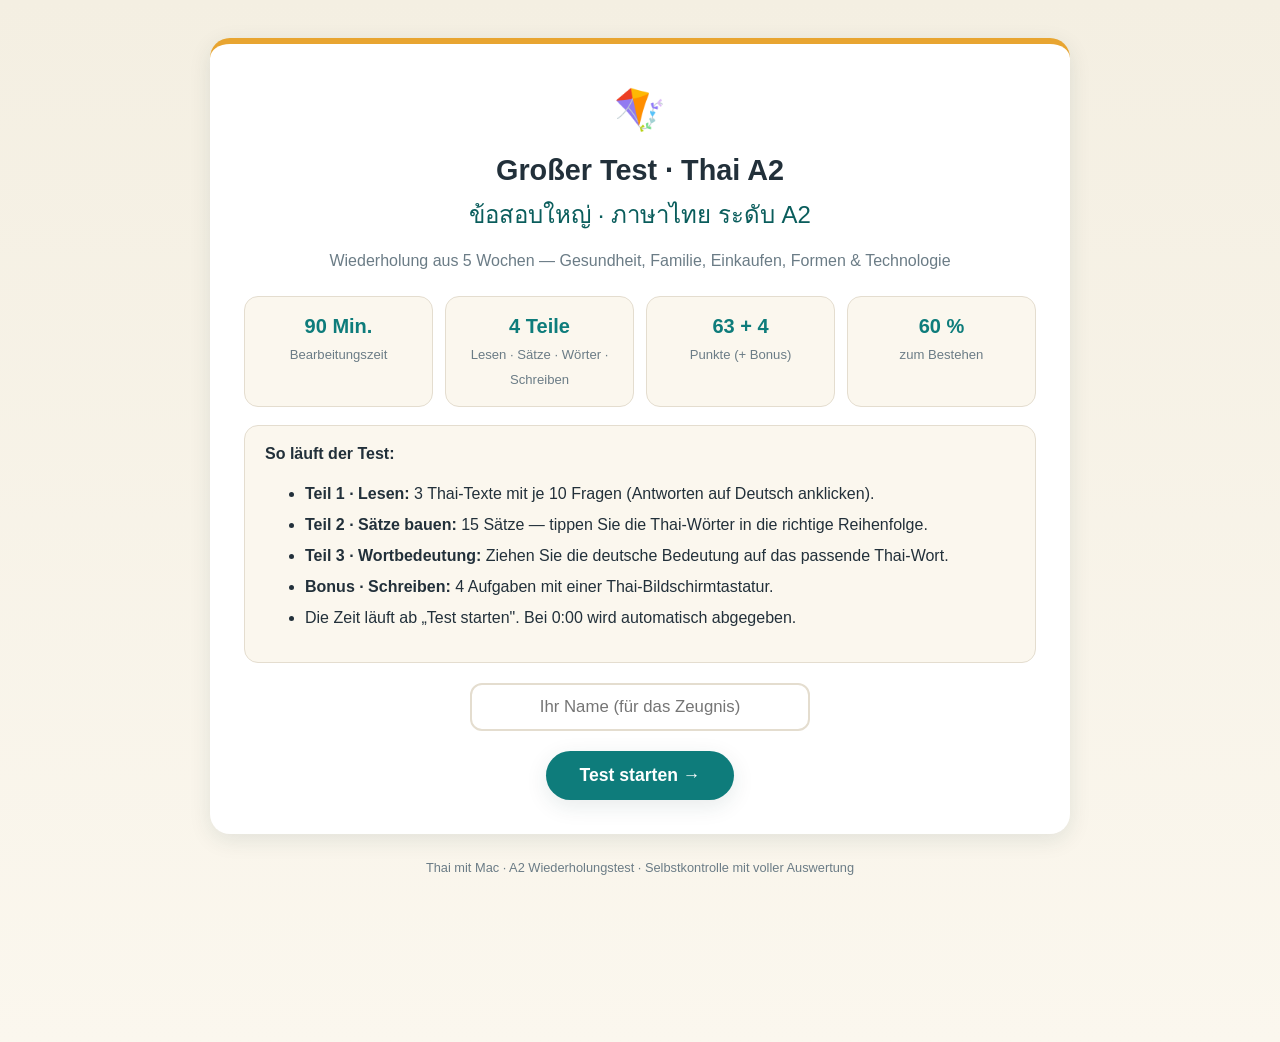
==== Thai_A2_Grosser_Test.html @ f4d822bf "Initial project upload" ====
<!DOCTYPE html>
<html lang="de">
<head>
<meta charset="UTF-8">
<meta name="viewport" content="width=device-width, initial-scale=1.0">
<title>Thai mit Mac — Großer Test (A2)</title>
<style>
  :root{
    --teal:#0e7c7b; --teal-dark:#0a5d5c; --gold:#e8a531; --gold-dark:#c9871a;
    --cream:#fbf7ee; --ink:#22303a; --muted:#6b7c86; --line:#e4ddcf;
    --green:#2f9e57; --green-bg:#e7f6ec; --red:#d64545; --red-bg:#fceaea;
    --card:#ffffff; --shadow:0 6px 22px rgba(20,60,60,.10);
  }
  *{box-sizing:border-box}
  html,body{margin:0;padding:0}
  body{
    font-family:-apple-system,BlinkMacSystemFont,"Segoe UI",Roboto,"Noto Sans Thai",sans-serif;
    background:linear-gradient(180deg,#f4efe2 0%,#fbf7ee 100%);
    color:var(--ink); line-height:1.55; padding-bottom:80px;
  }
  .thai{font-family:"Noto Sans Thai","Leelawadee UI","Thonburi",sans-serif;}
  .wrap{max-width:860px;margin:0 auto;padding:0 18px;}

  /* ---------- Top bar ---------- */
  #topbar{position:sticky;top:0;z-index:40;background:var(--teal);color:#fff;
    box-shadow:0 2px 12px rgba(0,0,0,.15);display:none;}
  #topbar .inner{max-width:860px;margin:0 auto;padding:10px 18px;display:flex;
    align-items:center;gap:14px;flex-wrap:wrap;}
  #topbar .brand{font-weight:700;letter-spacing:.3px}
  #timer{font-variant-numeric:tabular-nums;font-weight:700;background:rgba(255,255,255,.16);
    padding:5px 12px;border-radius:20px;font-size:1.05rem}
  #timer.warn{background:var(--gold);color:#3a2a00}
  #timer.danger{background:var(--red);animation:pulse 1s infinite}
  @keyframes pulse{50%{opacity:.55}}
  .progwrap{flex:1;min-width:120px;height:9px;background:rgba(255,255,255,.25);border-radius:6px;overflow:hidden}
  .progbar{height:100%;width:0;background:var(--gold);transition:width .3s}
  #submitTop{margin-left:auto;background:var(--gold);color:#3a2a00;border:none;font-weight:700;
    padding:8px 16px;border-radius:22px;cursor:pointer;font-size:.9rem}
  #submitTop:hover{background:var(--gold-dark);color:#fff}

  /* ---------- Start screen ---------- */
  #start{padding:38px 0 60px}
  .hero{background:var(--card);border-radius:20px;box-shadow:var(--shadow);
    padding:34px;border-top:6px solid var(--gold);text-align:center}
  .hero .kite{font-size:2.6rem}
  h1{margin:.2em 0 .1em;font-size:1.8rem}
  .hero .th{font-size:1.5rem;color:var(--teal-dark);margin-bottom:.4em}
  .sub{color:var(--muted);margin-bottom:1.4em}
  .infogrid{display:grid;grid-template-columns:repeat(auto-fit,minmax(150px,1fr));gap:12px;margin:18px 0}
  .infocard{background:var(--cream);border:1px solid var(--line);border-radius:14px;padding:14px}
  .infocard b{display:block;font-size:1.25rem;color:var(--teal)}
  .infocard span{font-size:.82rem;color:var(--muted)}
  .rules{text-align:left;background:var(--cream);border-radius:14px;padding:16px 20px;margin:16px 0;border:1px solid var(--line)}
  .rules li{margin:6px 0}
  .namebox{margin:20px 0}
  .namebox input{font-size:1.05rem;padding:12px 16px;border:2px solid var(--line);border-radius:12px;
    width:100%;max-width:340px;text-align:center;font-family:inherit}
  .namebox input:focus{outline:none;border-color:var(--teal)}
  .btn{background:var(--teal);color:#fff;border:none;padding:14px 34px;border-radius:30px;
    font-size:1.1rem;font-weight:700;cursor:pointer;box-shadow:var(--shadow);transition:transform .1s}
  .btn:hover{background:var(--teal-dark)} .btn:active{transform:scale(.97)}
  .btn.gold{background:var(--gold);color:#3a2a00}.btn.gold:hover{background:var(--gold-dark);color:#fff}

  /* ---------- Sections ---------- */
  #test{display:none;padding-top:26px}
  .part{background:var(--card);border-radius:18px;box-shadow:var(--shadow);margin:22px 0;overflow:hidden}
  .part-head{background:linear-gradient(120deg,var(--teal),var(--teal-dark));color:#fff;padding:16px 22px}
  .part-head .tag{font-size:.78rem;letter-spacing:1.5px;text-transform:uppercase;opacity:.85}
  .part-head h2{margin:2px 0 0;font-size:1.35rem}
  .part-head .desc{font-size:.9rem;opacity:.92;margin-top:3px}
  .part-body{padding:20px 22px}

  .passage{background:var(--cream);border-left:5px solid var(--gold);border-radius:10px;
    padding:16px 18px;margin-bottom:18px}
  .passage .ptitle{font-weight:700;color:var(--teal-dark);margin-bottom:8px}
  .passage .ptext{font-size:1.28rem;line-height:2.05}

  .q{padding:14px 0;border-bottom:1px dashed var(--line)}
  .q:last-child{border-bottom:none}
  .q .qtext{font-weight:600;margin-bottom:9px}
  .q .qtext .num{display:inline-block;min-width:26px;height:26px;line-height:26px;text-align:center;
    background:var(--teal);color:#fff;border-radius:50%;font-size:.82rem;margin-right:8px}
  .opts{display:grid;grid-template-columns:1fr 1fr;gap:8px}
  @media(max-width:520px){.opts{grid-template-columns:1fr}}
  .opt{display:flex;align-items:center;gap:10px;padding:10px 14px;border:2px solid var(--line);
    border-radius:12px;cursor:pointer;background:#fff;transition:.12s}
  .opt:hover{border-color:var(--teal);background:#f3fbfa}
  .opt.sel{border-color:var(--teal);background:#e6f5f4}
  .opt .mk{width:20px;height:20px;border:2px solid var(--muted);border-radius:50%;flex:none}
  .opt.sel .mk{border-color:var(--teal);background:var(--teal);box-shadow:inset 0 0 0 3px #fff}
  .opt.correct{border-color:var(--green);background:var(--green-bg)}
  .opt.wrong{border-color:var(--red);background:var(--red-bg)}
  .opt .badge{margin-left:auto;font-size:.8rem;font-weight:700}
  .opt.correct .badge{color:var(--green)} .opt.wrong .badge{color:var(--red)}

  /* ---------- Sentence building ---------- */
  .sent{padding:14px 0;border-bottom:1px dashed var(--line)}
  .sent:last-child{border-bottom:none}
  .sent .hint{font-size:.92rem;color:var(--muted);margin-bottom:8px}
  .sent .hint b{color:var(--ink)}
  .answline{min-height:52px;border:2px dashed var(--teal);border-radius:12px;background:#f3fbfa;
    padding:8px;display:flex;flex-wrap:wrap;gap:8px;align-items:center;margin-bottom:8px}
  .answline:empty::before{content:"⬇ Tippen Sie unten die Wörter in der richtigen Reihenfolge an";
    color:var(--muted);font-size:.85rem;padding:6px}
  .bank{display:flex;flex-wrap:wrap;gap:8px}
  .tile{font-family:"Noto Sans Thai",sans-serif;font-size:1.15rem;background:#fff;border:2px solid var(--gold);
    color:var(--ink);padding:7px 14px;border-radius:12px;cursor:pointer;user-select:none;transition:.1s;box-shadow:0 2px 0 var(--gold-dark)}
  .tile:hover{background:#fff6e6} .tile:active{transform:translateY(2px);box-shadow:none}
  .tile.placed{background:var(--teal);color:#fff;border-color:var(--teal-dark);box-shadow:0 2px 0 var(--teal-dark)}
  .sent .verdict{font-weight:700;margin-top:6px;display:none}
  .sent .solution{font-size:1.05rem;color:var(--teal-dark);margin-top:4px;display:none}

  /* ---------- Matching ---------- */
  .mset{margin-bottom:22px}
  .mset h4{margin:0 0 10px;color:var(--teal-dark)}
  .mgrid{display:grid;gap:10px}
  .mrow{display:flex;align-items:center;gap:12px}
  .mword{flex:none;min-width:150px;font-size:1.3rem;font-family:"Noto Sans Thai",sans-serif;
    background:var(--cream);border:1px solid var(--line);border-radius:10px;padding:10px 14px}
  .slot{flex:1;min-height:46px;border:2px dashed var(--muted);border-radius:10px;display:flex;
    align-items:center;justify-content:center;padding:4px;color:var(--muted);font-size:.85rem;transition:.12s}
  .slot.over{border-color:var(--teal);background:#eafaf9}
  .slot.filled{border-style:solid;color:var(--ink)}
  .slot.correct{border-color:var(--green);background:var(--green-bg)}
  .slot.wrong{border-color:var(--red);background:var(--red-bg)}
  .pool{display:flex;flex-wrap:wrap;gap:9px;margin-top:12px;padding:12px;background:var(--cream);
    border-radius:12px;border:1px dashed var(--line)}
  .pool:empty::before{content:"Alle Wörter zugeordnet ✔";color:var(--muted);font-size:.85rem}
  .chip{background:#fff;border:2px solid var(--teal);color:var(--teal-dark);font-weight:600;
    padding:8px 14px;border-radius:20px;cursor:grab;user-select:none;transition:.1s}
  .chip:hover{background:#eafaf9} .chip.sel{background:var(--teal);color:#fff;transform:scale(1.05)}
  .chip.dragging{opacity:.5}
  .mhelp{font-size:.85rem;color:var(--muted);margin-bottom:6px}

  /* ---------- Writing + keyboard ---------- */
  .write{padding:12px 0;border-bottom:1px dashed var(--line)}
  .write:last-of-type{border-bottom:none}
  .write .wp{font-weight:600;margin-bottom:6px}
  .thai-input{width:100%;font-family:"Noto Sans Thai",sans-serif;font-size:1.3rem;padding:10px 12px;
    border:2px solid var(--line);border-radius:10px;min-height:48px}
  .thai-input:focus{outline:none;border-color:var(--teal);background:#f3fbfa}
  .write .model{font-size:1.05rem;color:var(--teal-dark);margin-top:5px;display:none}
  #keyboard{position:sticky;bottom:0;background:#2c3d47;border-radius:14px 14px 0 0;padding:10px;
    margin-top:16px;box-shadow:0 -4px 18px rgba(0,0,0,.2)}
  #keyboard .kbhead{display:flex;align-items:center;justify-content:space-between;margin-bottom:8px}
  #keyboard .kbtitle{color:#cfe;font-size:.8rem;opacity:.85}
  #keyboard .kbhide{background:rgba(255,255,255,.14);color:#fff;border:none;border-radius:16px;
    padding:5px 12px;font-size:.78rem;cursor:pointer}
  #keyboard .kbhide:hover{background:var(--red)}
  .krow{display:flex;justify-content:center;gap:5px;margin-bottom:5px;flex-wrap:wrap}
  .key{background:#3f5560;color:#fff;border:none;border-radius:8px;min-width:34px;height:40px;
    font-size:1.15rem;font-family:"Noto Sans Thai",sans-serif;cursor:pointer;transition:.08s}
  .key:hover{background:#4f6a77} .key:active{transform:translateY(2px)}
  .key.wide{min-width:150px;font-size:.85rem;background:var(--teal)}
  .key.del{background:var(--gold);color:#3a2a00;font-size:.85rem;min-width:80px}
  .key.fn{font-size:.85rem;min-width:76px;background:#54707c}
  .key.shift.active{background:var(--gold);color:#3a2a00}

  /* ---------- Results ---------- */
  #results{display:none;margin:22px 0}
  .scorecard{background:var(--card);border-radius:20px;box-shadow:var(--shadow);padding:30px;text-align:center;border-top:6px solid var(--gold)}
  .ring{width:150px;height:150px;margin:6px auto 10px;border-radius:50%;display:flex;align-items:center;
    justify-content:center;flex-direction:column;color:#fff;font-weight:700}
  .ring .pct{font-size:2.3rem;line-height:1} .ring .lbl{font-size:.8rem;opacity:.9}
  .verdictbig{font-size:1.4rem;font-weight:700;margin:6px 0}
  .breakdown{display:grid;grid-template-columns:repeat(auto-fit,minmax(130px,1fr));gap:12px;margin:20px 0}
  .bdcard{background:var(--cream);border:1px solid var(--line);border-radius:12px;padding:14px}
  .bdcard b{display:block;font-size:1.4rem;color:var(--teal)}
  .bdcard span{font-size:.8rem;color:var(--muted)}
  .actions{display:flex;gap:12px;justify-content:center;flex-wrap:wrap;margin-top:12px}
  .reviewnote{background:#fff8e6;border:1px solid var(--gold);border-radius:12px;padding:12px 16px;
    margin:18px 0;font-size:.92rem}
  .hidden{display:none!important}
  .footer{text-align:center;color:var(--muted);font-size:.8rem;padding:24px}
  @media print{#topbar,#keyboard,.btn,.actions{display:none!important}}
</style>
</head>
<body>

<!-- ============ TOP BAR ============ -->
<div id="topbar">
  <div class="inner">
    <span class="brand">🪁 Thai mit Mac</span>
    <span id="timer">90:00</span>
    <div class="progwrap"><div class="progbar" id="progbar"></div></div>
    <span id="progtext" style="font-size:.8rem">0 / 63</span>
    <button id="submitTop" onclick="submitTest()">Test abgeben</button>
  </div>
</div>

<!-- ============ START SCREEN ============ -->
<div id="start" class="wrap">
  <div class="hero">
    <div class="kite">🪁</div>
    <h1>Großer Test · Thai A2</h1>
    <div class="th thai">ข้อสอบใหญ่ · ภาษาไทย ระดับ A2</div>
    <p class="sub">Wiederholung aus 5 Wochen — Gesundheit, Familie, Einkaufen, Formen &amp; Technologie</p>

    <div class="infogrid">
      <div class="infocard"><b>90 Min.</b><span>Bearbeitungszeit</span></div>
      <div class="infocard"><b>4 Teile</b><span>Lesen · Sätze · Wörter · Schreiben</span></div>
      <div class="infocard"><b>63 + 4</b><span>Punkte (+ Bonus)</span></div>
      <div class="infocard"><b>60 %</b><span>zum Bestehen</span></div>
    </div>

    <div class="rules">
      <b>So läuft der Test:</b>
      <ul>
        <li><b>Teil 1 · Lesen:</b> 3 Thai-Texte mit je 10 Fragen (Antworten auf Deutsch anklicken).</li>
        <li><b>Teil 2 · Sätze bauen:</b> 15 Sätze — tippen Sie die Thai-Wörter in die richtige Reihenfolge.</li>
        <li><b>Teil 3 · Wortbedeutung:</b> Ziehen Sie die deutsche Bedeutung auf das passende Thai-Wort.</li>
        <li><b>Bonus · Schreiben:</b> 4 Aufgaben mit einer Thai-Bildschirmtastatur.</li>
        <li>Die Zeit läuft ab „Test starten". Bei 0:00 wird automatisch abgegeben.</li>
      </ul>
    </div>

    <div class="namebox">
      <input id="studentName" type="text" placeholder="Ihr Name (für das Zeugnis)" maxlength="40">
    </div>
    <button class="btn" onclick="startTest()">Test starten →</button>
  </div>
  <div class="footer">Thai mit Mac · A2 Wiederholungstest · Selbstkontrolle mit voller Auswertung</div>
</div>

<!-- ============ TEST ============ -->
<div id="test" class="wrap">
  <div class="part" id="part1">
    <div class="part-head"><div class="tag">Teil 1 · การอ่าน</div><h2>Lesen &amp; Verstehen</h2>
      <div class="desc">3 Texte · 30 Fragen · Antwort auf Deutsch anklicken</div></div>
    <div class="part-body" id="readingBody"></div>
  </div>

  <div class="part" id="part2">
    <div class="part-head"><div class="tag">Teil 2 · สร้างประโยค</div><h2>Sätze bauen</h2>
      <div class="desc">15 Sätze · Wörter in die richtige Reihenfolge tippen</div></div>
    <div class="part-body" id="sentBody"></div>
  </div>

  <div class="part" id="part3">
    <div class="part-head"><div class="tag">Teil 3 · ความหมายของคำ</div><h2>Wortbedeutung — Ziehen &amp; Ablegen</h2>
      <div class="desc">Ziehen Sie jede deutsche Bedeutung auf das passende Thai-Wort (oder antippen &amp; ablegen)</div></div>
    <div class="part-body" id="matchBody"></div>
  </div>

  <div class="part" id="part4">
    <div class="part-head"><div class="tag">Bonus · การเขียน</div><h2>Schreiben mit Thai-Tastatur</h2>
      <div class="desc">Nutzen Sie die Bildschirmtastatur unten — bis zu 4 Bonuspunkte</div></div>
    <div class="part-body" id="writeBody"></div>
  </div>

  <div style="text-align:center;margin:26px 0">
    <button class="btn gold" onclick="submitTest()">✔ Test abgeben &amp; auswerten</button>
  </div>
</div>

<!-- ============ RESULTS ============ -->
<div id="results" class="wrap"></div>

<!-- ============ THAI KEYBOARD (shared) ============ -->
<div id="keyboard" class="wrap hidden">
  <div class="kbhead">
    <span class="kbtitle">⌨️ แป้นพิมพ์ไทย · Thai-Tastatur</span>
    <button class="kbhide" onmousedown="event.preventDefault()" onclick="hideKeyboard()">✕ ausblenden</button>
  </div>
  <div id="keys"></div>
</div>

<script>
/* ============================================================
   DATA
   ============================================================ */
const READINGS = [
 { title:"Text 1 · สุขภาพของสมชาย (Somchais Gesundheit)",
   text:"สวัสดีครับ ผมชื่อสมชาย ผมอายุ 35 ปี ผมชอบออกกำลังกายมาก ทุกเช้าผมวิ่งที่สวน 30 นาที วันจันทร์กับวันพุธผมว่ายน้ำ วันเสาร์ผมเล่นฟุตบอลกับเพื่อน เมื่อวานนี้ผมปวดหลัง ผมจึงไปหาหมอที่โรงพยาบาล หมอบอกว่าผมต้องพักผ่อนและกินยา หมอบอกว่าผมแข็งแรงดี แต่ต้องระวังหลังของผม วันนี้ผมรู้สึกดีขึ้นแล้ว",
   qs:[
    {q:"Wie alt ist Somchai?",o:["35 Jahre","30 Jahre","45 Jahre","25 Jahre"],a:0},
    {q:"Was macht Somchai jeden Morgen?",o:["Er läuft im Park","Er schwimmt","Er spielt Fußball","Er macht Yoga"],a:0},
    {q:"An welchen Tagen schwimmt er?",o:["Montag und Mittwoch","nur Samstag","jeden Tag","Dienstag und Freitag"],a:0},
    {q:"Was macht er am Samstag?",o:["Fußball mit Freunden","schwimmen","laufen","sich ausruhen"],a:0},
    {q:"Was tat ihm gestern weh?",o:["der Rücken","der Kopf","der Bauch","das Bein"],a:0},
    {q:"Wohin ging er?",o:["ins Krankenhaus","auf den Markt","ins Büro","zur Schule"],a:0},
    {q:"Was soll er laut Arzt tun?",o:["sich ausruhen und Medikamente nehmen","mehr Sport machen","schwimmen gehen","nichts"],a:0},
    {q:"Wie ist Somchais Gesundheit laut Arzt?",o:["stark und gesund","sehr krank","schwach","schlecht"],a:0},
    {q:"Worauf muss er achten?",o:["auf seinen Rücken","auf seinen Kopf","auf sein Bein","auf seinen Bauch"],a:0},
    {q:"Wie fühlt er sich heute?",o:["besser","schlechter","krank","müde"],a:0}
   ]},
 { title:"Text 2 · ครอบครัวของมะลิ (Malis Familie & Markt)",
   text:"ครอบครัวของมะลิมีสี่คน มีพ่อ แม่ พี่สาว และมะลิ พ่อของมะลิเป็นครู แม่เป็นแม่ค้าที่ตลาด ทุกวันเสาร์มะลิไปตลาดกับแม่ แม่ซื้อผัก ผลไม้ และปลา วันนี้ผลไม้ราคาถูก แต่เนื้อสัตว์แพงมาก มะลิอยากได้เสื้อใหม่หนึ่งตัว เสื้อสีแดงราคา 200 บาท แม่ต่อรองกับแม่ค้า สุดท้ายแม่ค้าลดราคาให้ 20 บาท มะลิดีใจมาก",
   qs:[
    {q:"Wie viele Personen sind in Malis Familie?",o:["vier","drei","fünf","zwei"],a:0},
    {q:"Was ist Malis Vater von Beruf?",o:["Lehrer","Verkäufer","Arzt","Schüler"],a:0},
    {q:"Was ist Malis Mutter von Beruf?",o:["Verkäuferin auf dem Markt","Lehrerin","Ärztin","Köchin"],a:0},
    {q:"Wann geht Mali mit der Mutter zum Markt?",o:["jeden Samstag","jeden Tag","montags","sonntags"],a:0},
    {q:"Was kauft die Mutter?",o:["Gemüse, Obst und Fisch","Fleisch und Reis","Kleidung","Süßigkeiten"],a:0},
    {q:"Wie ist der Preis für Obst heute?",o:["billig","teuer","kostenlos","sehr hoch"],a:0},
    {q:"Was war sehr teuer?",o:["Fleisch","Obst","Gemüse","Fisch"],a:0},
    {q:"Was möchte Mali haben?",o:["ein neues Hemd","neue Schuhe","eine Tasche","eine Hose"],a:0},
    {q:"Welche Farbe hat das Hemd?",o:["rot","blau","grün","gelb"],a:0},
    {q:"Um wie viel Baht senkte die Verkäuferin den Preis?",o:["20 Baht","200 Baht","100 Baht","2 Baht"],a:0}
   ]},
 { title:"Text 3 · นิดาที่สำนักงาน (Nida im Büro)",
   text:"นิดาทำงานที่สำนักงานแห่งหนึ่ง ทุกเช้าเธอเปิดคอมพิวเตอร์และเช็คอีเมล วันนี้เครื่องพิมพ์เสีย เธอจึงโทรหาช่างมาซ่อม ตอนบ่ายมีประชุมกับหัวหน้า นิดาต้องพิมพ์เอกสารและส่งไฟล์ให้เพื่อนร่วมงาน แต่ไวไฟช้ามาก เธอลืมรหัสผ่านของอีเมลด้วย สุดท้ายเธอใส่รหัสผ่านใหม่และส่งไฟล์สำเร็จ แบตเตอรี่มือถือของเธอเหลือน้อย เธอจึงชาร์จมือถือ",
   qs:[
    {q:"Wo arbeitet Nida?",o:["in einem Büro","in einem Krankenhaus","auf dem Markt","in der Schule"],a:0},
    {q:"Was macht sie jeden Morgen zuerst?",o:["Computer einschalten und E-Mails checken","drucken","telefonieren","ein Meeting halten"],a:0},
    {q:"Was war heute kaputt?",o:["der Drucker","der Computer","das Handy","die Maus"],a:0},
    {q:"Wen rief sie an?",o:["einen Techniker zum Reparieren","den Chef","eine Freundin","den Arzt"],a:0},
    {q:"Was gab es am Nachmittag?",o:["ein Meeting mit dem Chef","eine Pause","einen Kurs","nichts"],a:0},
    {q:"Was musste Nida tun?",o:["Dokumente drucken und eine Datei senden","kochen","einkaufen","putzen"],a:0},
    {q:"Wie war das WLAN?",o:["sehr langsam","sehr schnell","kaputt","gut"],a:0},
    {q:"Was hatte sie vergessen?",o:["ihr Passwort","ihr Handy","ihre Tasche","ihren Namen"],a:0},
    {q:"Was tat sie am Ende erfolgreich?",o:["die Datei senden","drucken","telefonieren","einkaufen"],a:0},
    {q:"Warum lud sie ihr Handy auf?",o:["der Akku war fast leer","es war kaputt","es war neu","sie war fertig"],a:0}
   ]}
];

const SENTENCES = [
 {de:"Ich spiele gern Fußball.", w:["ผม","ชอบ","เล่น","ฟุตบอล"]},
 {de:"Er ging gestern ins Krankenhaus.", w:["เขา","ไป","โรงพยาบาล","เมื่อวานนี้"]},
 {de:"Die Mutter kauft Obst auf dem Markt.", w:["แม่","ซื้อ","ผลไม้","ที่","ตลาด"]},
 {de:"Wie viel kostet dieses Obst?", w:["ผลไม้","นี้","ราคา","เท่าไหร่"]},
 {de:"Meine Familie hat fünf Personen.", w:["ครอบครัว","ของ","ผม","มี","ห้า","คน"]},
 {de:"Das rote Hemd ist sehr schön.", w:["เสื้อ","สีแดง","สวย","มาก"]},
 {de:"Ich treibe gerade Sport.", w:["ผม","กำลัง","ออกกำลังกาย","อยู่"]},
 {de:"Ihr Computer ist schon kaputt.", w:["คอมพิวเตอร์","ของ","เธอ","เสีย","แล้ว"]},
 {de:"Sie lädt jeden Abend das Handy auf.", w:["เธอ","ชาร์จ","มือถือ","ทุก","คืน"]},
 {de:"Der Arzt sagt, dass ich gesund bin.", w:["หมอ","บอก","ว่า","ผม","แข็งแรง"]},
 {de:"Meine jüngere Schwester ist zehn Jahre alt.", w:["น้องสาว","ของ","ฉัน","อายุ","สิบ","ปี"]},
 {de:"Fleisch ist teurer als Gemüse.", w:["เนื้อสัตว์","แพง","กว่า","ผัก"]},
 {de:"Er schickt dem Chef eine E-Mail.", w:["เขา","ส่ง","อีเมล","ให้","หัวหน้า"]},
 {de:"Ich möchte eine neue Tasche.", w:["ฉัน","อยากได้","กระเป๋า","ใหม่"]},
 {de:"Wir gehen zusammen auf den Markt.", w:["เรา","ไป","ตลาด","ด้วยกัน"]}
];

const MATCHSETS = [
 {title:"Gruppe A · Gesundheit & Körper", pairs:[
   {th:"หัว",de:"Kopf"},{th:"มือ",de:"Hand"},{th:"ขา",de:"Bein"},
   {th:"ยา",de:"Medikament"},{th:"ไข้",de:"Fieber"},{th:"หมอ",de:"Arzt"} ]},
 {title:"Gruppe B · Familie & Einkaufen", pairs:[
   {th:"พ่อ",de:"Vater"},{th:"เพื่อน",de:"Freund"},{th:"ราคา",de:"Preis"},
   {th:"ถูก",de:"billig"},{th:"แพง",de:"teuer"},{th:"ซื้อ",de:"kaufen"} ]},
 {title:"Gruppe C · Technologie & Formen", pairs:[
   {th:"คอมพิวเตอร์",de:"Computer"},{th:"บันทึก",de:"speichern"},{th:"ลบ",de:"löschen"},
   {th:"วงกลม",de:"Kreis"},{th:"สีแดง",de:"rot"},{th:"ใหญ่",de:"groß"} ]}
];

const WRITING = [
 {p:"1. Schreiben Sie das Thai-Wort für „Arzt“.", accept:["หมอ"], model:"หมอ"},
 {p:"2. Schreiben Sie das Thai-Wort für „kaufen“.", accept:["ซื้อ"], model:"ซื้อ"},
 {p:"3. Schreiben Sie das Thai-Wort für „Computer“.", accept:["คอมพิวเตอร์"], model:"คอมพิวเตอร์"},
 {p:"4. Übersetzen Sie: „Ich treibe gern Sport.“", accept:["ออกกำลังกาย"], model:"ผมชอบออกกำลังกาย"}
];

/* Thai keyboard — echtes Kedmanee-Layout (wie eine physische Thai-Tastatur) */
const KB_LOWER = [
 ["ๅ","/","-","ภ","ถ","ุ","ึ","ค","ต","จ","ข","ช"],
 ["ๆ","ไ","ำ","พ","ะ","ั","ี","ร","น","ย","บ","ล"],
 ["ฟ","ห","ก","ด","เ","้","่","า","ส","ว","ง"],
 ["ผ","ป","แ","อ","ิ","ื","ท","ม","ใ","ฝ"]
];
const KB_UPPER = [
 ["+","๑","๒","๓","๔","ู","฿","๕","๖","๗","๘","๙"],
 ["๐","\"","ฎ","ฑ","ธ","ํ","๊","ณ","ฯ","ญ","ฐ",","],
 ["ฤ","ฆ","ฏ","โ","ฌ","็","๋","ษ","ศ","ซ","."],
 ["(",")","ฉ","ฮ","ฺ","์","?","ฒ","ฬ","ฦ"]
];

/* ============================================================
   STATE
   ============================================================ */
const totalCount = 30 + SENTENCES.length + MATCHSETS.reduce((s,m)=>s+m.pairs.length,0); // 63
let readingAns = {};      // "r{ri}q{qi}" -> optIndex
let sentState = {};       // si -> {answer:[], bank:[]}
let matchState = {};      // "m{mi}w{wi}" -> chosen de string
let selectedChip = null;  // {mi, de, el}
let activeField = null;
let timeLeft = 90*60, timerId=null, submitted=false;
let shiftOn=false, kbHideTimer=null;   // Thai keyboard state

function shuffle(a){a=a.slice();for(let i=a.length-1;i>0;i--){const j=Math.random()*(i+1)|0;[a[i],a[j]]=[a[j],a[i]];}return a;}
const esc=s=>String(s).replace(/&/g,'&amp;').replace(/</g,'&lt;').replace(/>/g,'&gt;');

/* ============================================================
   RENDER
   ============================================================ */
function renderReading(){
  let h='';
  READINGS.forEach((r,ri)=>{
    h+=`<div class="passage"><div class="ptitle thai">${esc(r.title)}</div>
        <div class="ptext thai">${esc(r.text)}</div></div>`;
    r.qs.forEach((q,qi)=>{
      const gi=ri*10+qi+1;
      h+=`<div class="q" id="r${ri}q${qi}"><div class="qtext"><span class="num">${gi}</span>${esc(q.q)}</div><div class="opts">`;
      q.o.forEach((op,oi)=>{
        h+=`<div class="opt" data-r="${ri}" data-q="${qi}" data-o="${oi}" onclick="pickOpt(${ri},${qi},${oi})">
             <span class="mk"></span><span>${esc(op)}</span><span class="badge"></span></div>`;
      });
      h+=`</div></div>`;
    });
  });
  readingBody.innerHTML=h;
}
function pickOpt(ri,qi,oi){
  if(submitted)return;
  readingAns[`r${ri}q${qi}`]=oi;
  document.querySelectorAll(`.opt[data-r="${ri}"][data-q="${qi}"]`).forEach(e=>e.classList.remove('sel'));
  document.querySelector(`.opt[data-r="${ri}"][data-q="${qi}"][data-o="${oi}"]`).classList.add('sel');
  updateProgress();
}

function renderSentences(){
  let h='';
  SENTENCES.forEach((s,si)=>{
    sentState[si]={answer:[], bank:shuffle(s.w.map((w,i)=>({w,i})))};
    h+=`<div class="sent" id="sent${si}">
          <div class="hint">Satz ${si+1}: <b>${esc(s.de)}</b></div>
          <div class="answline" id="ans${si}"></div>
          <div class="bank" id="bank${si}"></div>
          <div class="verdict" id="sv${si}"></div>
          <div class="solution thai" id="ssol${si}"></div>
        </div>`;
  });
  sentBody.innerHTML=h;
  SENTENCES.forEach((s,si)=>drawSentence(si));
}
function drawSentence(si){
  const st=sentState[si];
  const ans=document.getElementById('ans'+si), bank=document.getElementById('bank'+si);
  ans.innerHTML=''; bank.innerHTML='';
  st.answer.forEach((tok,pos)=>{
    const b=document.createElement('button');
    b.className='tile placed'; b.textContent=tok.w;
    b.onclick=()=>{if(submitted)return; st.answer.splice(pos,1); st.bank.push(tok); drawSentence(si); updateProgress();};
    ans.appendChild(b);
  });
  st.bank.forEach((tok,pos)=>{
    const b=document.createElement('button');
    b.className='tile'; b.textContent=tok.w;
    b.onclick=()=>{if(submitted)return; st.bank.splice(pos,1); st.answer.push(tok); drawSentence(si); updateProgress();};
    bank.appendChild(b);
  });
}

function renderMatching(){
  let h='';
  MATCHSETS.forEach((set,mi)=>{
    h+=`<div class="mset"><h4>${esc(set.title)}</h4><div class="mgrid">`;
    set.pairs.forEach((p,wi)=>{
      h+=`<div class="mrow"><div class="mword thai">${esc(p.th)}</div>
           <div class="slot" id="slot${mi}_${wi}" data-mi="${mi}" data-wi="${wi}"
             ondragover="event.preventDefault();this.classList.add('over')"
             ondragleave="this.classList.remove('over')"
             ondrop="dropChip(event,${mi},${wi})"
             onclick="slotClick(${mi},${wi})">hierher ziehen</div></div>`;
    });
    h+=`</div><div class="pool" id="pool${mi}"></div></div>`;
  });
  matchBody.innerHTML=h;
  MATCHSETS.forEach((set,mi)=>{
    const pool=document.getElementById('pool'+mi);
    shuffle(set.pairs.map(p=>p.de)).forEach(de=>pool.appendChild(makeChip(mi,de)));
  });
}
function makeChip(mi,de){
  const c=document.createElement('div');
  c.className='chip'; c.textContent=de; c.draggable=true;
  c.dataset.mi=mi; c.dataset.de=de;
  c.addEventListener('dragstart',e=>{selectedChip={mi,de,el:c};c.classList.add('dragging');e.dataTransfer.setData('text',de);});
  c.addEventListener('dragend',()=>c.classList.remove('dragging'));
  c.addEventListener('click',()=>{
    if(submitted)return;
    if(selectedChip&&selectedChip.el===c){selectedChip=null;c.classList.remove('sel');}
    else{document.querySelectorAll('.chip.sel').forEach(x=>x.classList.remove('sel'));selectedChip={mi,de,el:c};c.classList.add('sel');}
  });
  return c;
}
function dropChip(e,mi,wi){e.preventDefault();document.getElementById('slot'+mi+'_'+wi).classList.remove('over');placeChip(mi,wi);}
function slotClick(mi,wi){
  if(submitted)return;
  const slot=document.getElementById('slot'+mi+'_'+wi);
  if(slot.classList.contains('filled')&&!selectedChip){ // remove chip back to pool
    const de=matchState['m'+mi+'w'+wi];
    delete matchState['m'+mi+'w'+wi];
    slot.classList.remove('filled'); slot.textContent='hierher ziehen';
    document.getElementById('pool'+mi).appendChild(makeChip(mi,de));
    updateProgress(); return;
  }
  placeChip(mi,wi);
}
function placeChip(mi,wi){
  if(submitted||!selectedChip||selectedChip.mi!=mi)return;
  const slot=document.getElementById('slot'+mi+'_'+wi);
  // if slot already filled, return old chip to pool
  if(slot.classList.contains('filled')){
    const old=matchState['m'+mi+'w'+wi];
    document.getElementById('pool'+mi).appendChild(makeChip(mi,old));
  }
  matchState['m'+mi+'w'+wi]=selectedChip.de;
  slot.classList.add('filled'); slot.textContent=selectedChip.de;
  selectedChip.el.remove(); selectedChip=null;
  updateProgress();
}

function renderWriting(){
  let h='';
  WRITING.forEach((w,i)=>{
    h+=`<div class="write"><div class="wp">${esc(w.p)}</div>
         <input class="thai-input thai" id="wr${i}" autocomplete="off" readonly
           onfocus="setField(this)" onblur="fieldBlur()" oninput="updateProgress()">
         <div class="model thai" id="wm${i}"></div></div>`;
  });
  writeBody.innerHTML=h;
}
function renderKeyboard(){
  const layout = shiftOn ? KB_UPPER : KB_LOWER;
  const keys=document.getElementById('keys'); keys.innerHTML='';
  const mk=(cls,label,fn)=>{const b=document.createElement('button');b.className='key '+cls;
    b.textContent=label;b.addEventListener('mousedown',e=>e.preventDefault());
    b.addEventListener('click',fn);return b;};
  layout.forEach(row=>{
    const r=document.createElement('div'); r.className='krow';
    row.forEach(k=>r.appendChild(mk('',k,()=>typeKey(k))));
    keys.appendChild(r);
  });
  const fr=document.createElement('div'); fr.className='krow';
  fr.appendChild(mk('fn shift'+(shiftOn?' active':''),'⇧ Shift',toggleShift));
  fr.appendChild(mk('wide','เว้นวรรค · Leerzeichen',()=>typeKey(' ')));
  fr.appendChild(mk('del','⌫ löschen',backspace));
  fr.appendChild(mk('fn','✕ ausblenden',hideKeyboard));
  keys.appendChild(fr);
}
function toggleShift(){ shiftOn=!shiftOn; renderKeyboard(); }
function showKeyboard(){ if(!submitted) document.getElementById('keyboard').classList.remove('hidden'); }
function hideKeyboard(){ document.getElementById('keyboard').classList.add('hidden'); }
function setField(el){ activeField=el; clearTimeout(kbHideTimer); showKeyboard(); }
function fieldBlur(){ kbHideTimer=setTimeout(hideKeyboard,200); }
function typeKey(ch){
  if(!activeField){return;}
  const el=activeField,s=el.selectionStart??el.value.length,e=el.selectionEnd??el.value.length;
  el.value=el.value.slice(0,s)+ch+el.value.slice(e);
  const np=s+ch.length; el.focus(); el.setSelectionRange(np,np); updateProgress();
}
function backspace(){
  if(!activeField)return;
  const el=activeField,s=el.selectionStart,e=el.selectionEnd;
  if(s!==e){el.value=el.value.slice(0,s)+el.value.slice(e);el.setSelectionRange(s,s);}
  else if(s>0){el.value=el.value.slice(0,s-1)+el.value.slice(s);el.setSelectionRange(s-1,s-1);}
  el.focus(); updateProgress();
}

/* ============================================================
   PROGRESS + TIMER
   ============================================================ */
function answeredCount(){
  let n=Object.keys(readingAns).length;
  SENTENCES.forEach((s,si)=>{if(sentState[si].answer.length===s.w.length)n++;});
  n+=Object.keys(matchState).length;
  return n;
}
function updateProgress(){
  const n=answeredCount();
  progbar.style.width=(n/totalCount*100)+'%';
  progtext.textContent=n+' / '+totalCount;
}
function startTimer(){
  timerId=setInterval(()=>{
    timeLeft--;
    const m=String(Math.floor(timeLeft/60)).padStart(2,'0'),s=String(timeLeft%60).padStart(2,'0');
    const t=document.getElementById('timer'); t.textContent=m+':'+s;
    t.classList.toggle('warn',timeLeft<=600&&timeLeft>120);
    t.classList.toggle('danger',timeLeft<=120);
    if(timeLeft<=0){clearInterval(timerId);submitTest();}
  },1000);
}

/* ============================================================
   FLOW
   ============================================================ */
function startTest(){
  renderReading();renderSentences();renderMatching();renderWriting();renderKeyboard();
  document.getElementById('start').style.display='none';
  document.getElementById('topbar').style.display='block';
  document.getElementById('test').style.display='block';
  document.getElementById('keyboard').classList.add('hidden'); // erscheint erst bei Fokus auf ein Schreibfeld
  updateProgress(); startTimer(); window.scrollTo(0,0);
}

function submitTest(){
  if(submitted)return;
  const n=answeredCount();
  if(timeLeft>0 && n<totalCount){
    if(!confirm(`Sie haben ${n} von ${totalCount} Aufgaben bearbeitet.\nWirklich abgeben?`))return;
  }
  submitted=true; clearInterval(timerId);
  document.getElementById('keyboard').classList.add('hidden');

  let rP=0, sP=0, mP=0, bP=0;
  // --- reading
  READINGS.forEach((r,ri)=>r.qs.forEach((q,qi)=>{
    const chosen=readingAns[`r${ri}q${qi}`];
    document.querySelectorAll(`.opt[data-r="${ri}"][data-q="${qi}"]`).forEach(el=>{
      const oi=+el.dataset.o; el.style.cursor='default';
      if(oi===q.a){el.classList.add('correct');el.querySelector('.badge').textContent='✔ richtig';}
      if(chosen===oi&&oi!==q.a){el.classList.add('wrong');el.querySelector('.badge').textContent='✗ Ihre Wahl';}
    });
    if(chosen===q.a)rP++;
  }));
  // --- sentences
  SENTENCES.forEach((s,si)=>{
    const got=sentState[si].answer.map(t=>t.w).join(' ');
    const correct=s.w.join(' ');
    const v=document.getElementById('sv'+si), sol=document.getElementById('ssol'+si);
    v.style.display='block';
    if(got===correct){sP++;v.style.color='var(--green)';v.textContent='✔ Richtig!';}
    else{v.style.color='var(--red)';v.textContent='✗ Nicht ganz. Richtige Reihenfolge:';
         sol.style.display='block';sol.textContent=correct;}
  });
  // --- matching
  MATCHSETS.forEach((set,mi)=>set.pairs.forEach((p,wi)=>{
    const slot=document.getElementById('slot'+mi+'_'+wi);
    const chosen=matchState['m'+mi+'w'+wi];
    if(chosen===p.de){mP++;slot.classList.add('correct');}
    else{slot.classList.add('wrong');slot.innerHTML=(chosen?esc(chosen):'—')+' → <b>'+esc(p.de)+'</b>';}
  }));
  // --- writing (bonus)
  WRITING.forEach((w,i)=>{
    const el=document.getElementById('wr'+i);const val=(el.value||'').trim();
    const ok=w.accept.some(a=>val.includes(a));
    el.readOnly=true;
    el.style.borderColor=ok?'var(--green)':'var(--red)';
    el.style.background=ok?'var(--green-bg)':'var(--red-bg)';
    const m=document.getElementById('wm'+i);m.style.display='block';
    m.textContent=(ok?'✔ Korrekt':'✗ Musterlösung: '+w.model);
    if(ok)bP++;
  });

  showResults(rP,sP,mP,bP);
}

function showResults(rP,sP,mP,bP){
  const core=rP+sP+mP, coreMax=totalCount, pct=Math.round(core/coreMax*100);
  const pass=pct>=60;
  const name=(document.getElementById('studentName').value||'').trim();
  const grade = pct>=90?'Sehr gut (1)':pct>=80?'Gut (2)':pct>=70?'Befriedigend (3)':pct>=60?'Ausreichend (4)':'Nicht bestanden (5)';
  const ringColor = pass?'linear-gradient(135deg,#2f9e57,#0e7c7b)':'linear-gradient(135deg,#d64545,#e8a531)';
  const usedMin = Math.floor((90*60-timeLeft)/60);
  const R=document.getElementById('results');
  R.style.display='block';
  R.innerHTML=`
    <div class="scorecard">
      <div class="ring" style="background:${ringColor}">
        <div class="pct">${pct}%</div><div class="lbl">${core} / ${coreMax} Punkte</div>
      </div>
      <div class="verdictbig" style="color:${pass?'var(--green)':'var(--red)'}">
        ${pass?'🎉 Bestanden!':'Weiter üben — fast geschafft!'}</div>
      <div style="color:var(--muted)">${name?('Kandidat/in: <b>'+esc(name)+'</b> · '):''}Note: <b>${grade}</b> · Zeit: ${usedMin} Min.</div>
      <div class="breakdown">
        <div class="bdcard"><b>${rP}/30</b><span>Teil 1 · Lesen</span></div>
        <div class="bdcard"><b>${sP}/${SENTENCES.length}</b><span>Teil 2 · Sätze</span></div>
        <div class="bdcard"><b>${mP}/${MATCHSETS.reduce((s,m)=>s+m.pairs.length,0)}</b><span>Teil 3 · Wörter</span></div>
        <div class="bdcard"><b>+${bP}/4</b><span>Bonus · Schreiben</span></div>
      </div>
      <div class="actions">
        <button class="btn" onclick="window.scrollTo({top:document.getElementById('test').offsetTop,behavior:'smooth'})">📋 Antworten ansehen</button>
        <button class="btn gold" onclick="window.print()">🖨️ Als PDF / drucken</button>
        <button class="btn" style="background:var(--gold);color:#3a2a00" onclick="location.reload()">🔄 Neu starten</button>
      </div>
    </div>
    <div class="reviewnote">Unten sehen Sie jede Aufgabe: <b style="color:var(--green)">grün</b> = richtig,
      <b style="color:var(--red)">rot</b> = Ihre falsche Wahl bzw. die Musterlösung. Scrollen Sie durch alle vier Teile.</div>`;
  document.getElementById('submitTop').style.display='none';
  document.getElementById('timer').textContent='fertig';
  R.scrollIntoView({behavior:'smooth'});
}
</script>
</body>
</html>
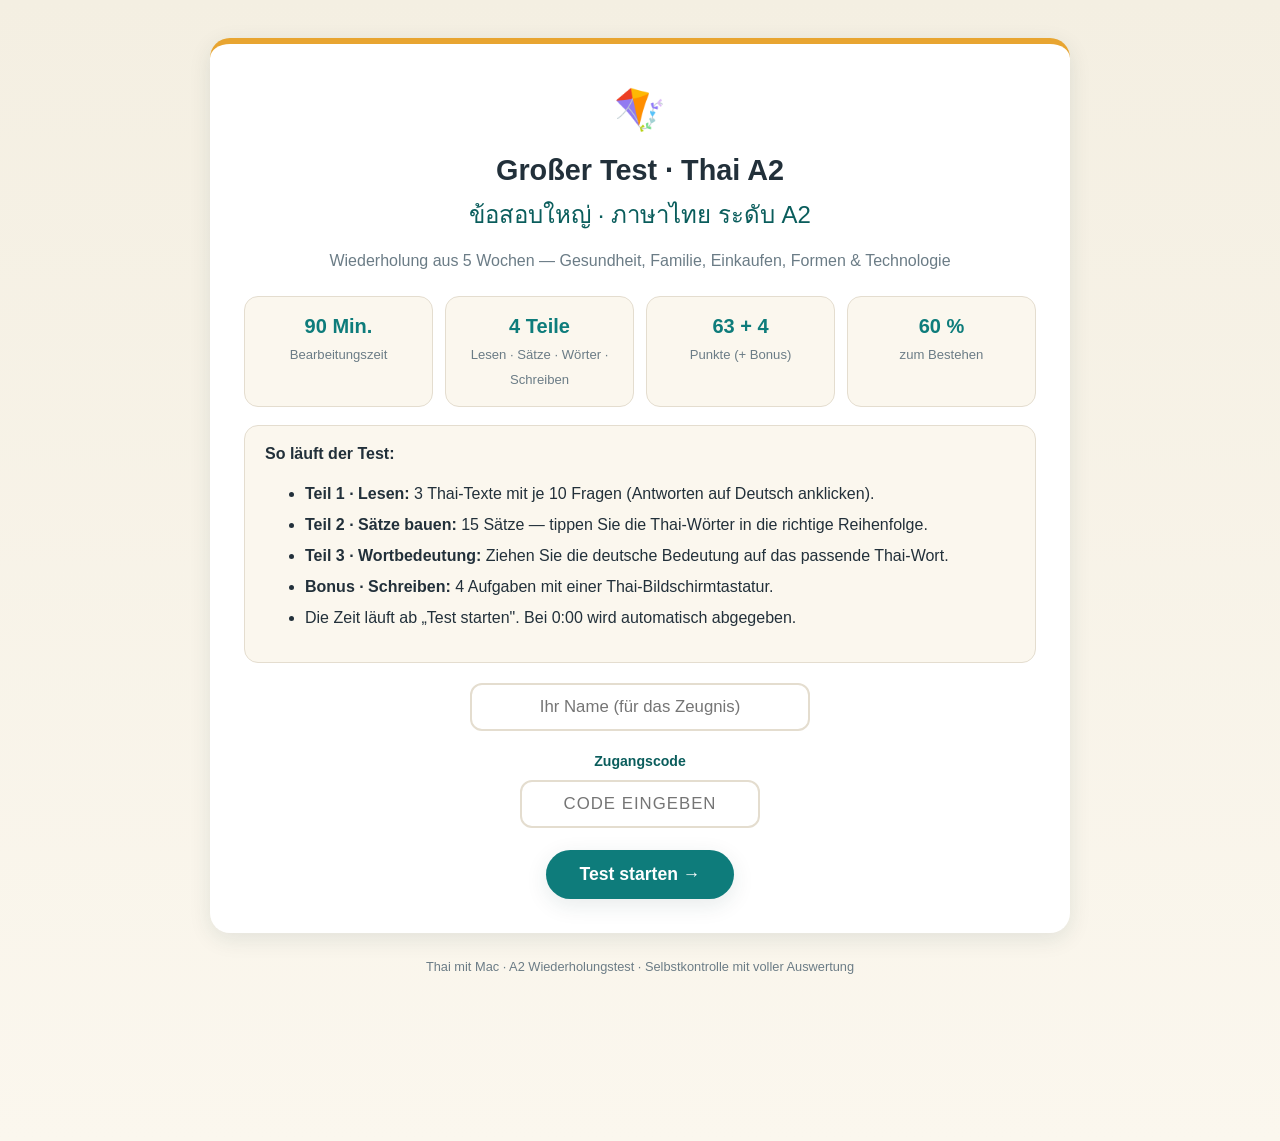
==== commit a737e92a: "Add test access code gate" ====
--- a/Thai_A2_Grosser_Test.html
+++ b/Thai_A2_Grosser_Test.html
@@ -56,6 +56,12 @@
   .namebox input{font-size:1.05rem;padding:12px 16px;border:2px solid var(--line);border-radius:12px;
     width:100%;max-width:340px;text-align:center;font-family:inherit}
   .namebox input:focus{outline:none;border-color:var(--teal)}
+  .accessbox{margin:14px 0 22px}
+  .accessbox label{display:block;font-size:.88rem;font-weight:700;color:var(--teal-dark);margin-bottom:7px}
+  .accessbox input{font-size:1.05rem;padding:12px 16px;border:2px solid var(--line);border-radius:12px;
+    width:100%;max-width:240px;text-align:center;font-family:inherit;text-transform:uppercase;letter-spacing:.06em}
+  .accessbox input:focus{outline:none;border-color:var(--teal)}
+  .accessbox .error{display:none;color:var(--red);font-size:.86rem;font-weight:700;margin-top:7px}
   .btn{background:var(--teal);color:#fff;border:none;padding:14px 34px;border-radius:30px;
     font-size:1.1rem;font-weight:700;cursor:pointer;box-shadow:var(--shadow);transition:transform .1s}
   .btn:hover{background:var(--teal-dark)} .btn:active{transform:scale(.97)}
@@ -216,6 +222,11 @@
 
     <div class="namebox">
       <input id="studentName" type="text" placeholder="Ihr Name (für das Zeugnis)" maxlength="40">
+    </div>
+    <div class="accessbox">
+      <label for="accessCode">Zugangscode</label>
+      <input id="accessCode" type="password" placeholder="Code eingeben" autocomplete="off" maxlength="24" onkeydown="if(event.key==='Enter')startTest()">
+      <div id="accessError" class="error">Der Zugangscode ist nicht richtig.</div>
     </div>
     <button class="btn" onclick="startTest()">Test starten →</button>
   </div>
@@ -369,6 +380,7 @@
    STATE
    ============================================================ */
 const totalCount = 30 + SENTENCES.length + MATCHSETS.reduce((s,m)=>s+m.pairs.length,0); // 63
+const ACCESS_CODE = 'THAI-A2';
 let readingAns = {};      // "r{ri}q{qi}" -> optIndex
 let sentState = {};       // si -> {answer:[], bank:[]}
 let matchState = {};      // "m{mi}w{wi}" -> chosen de string
@@ -577,6 +589,16 @@
    FLOW
    ============================================================ */
 function startTest(){
+  const accessInput = document.getElementById('accessCode');
+  const accessError = document.getElementById('accessError');
+  const enteredCode = (accessInput.value || '').trim().toUpperCase();
+  if(enteredCode !== ACCESS_CODE){
+    accessError.style.display = 'block';
+    accessInput.focus();
+    accessInput.select();
+    return;
+  }
+  accessError.style.display = 'none';
   renderReading();renderSentences();renderMatching();renderWriting();renderKeyboard();
   document.getElementById('start').style.display='none';
   document.getElementById('topbar').style.display='block';
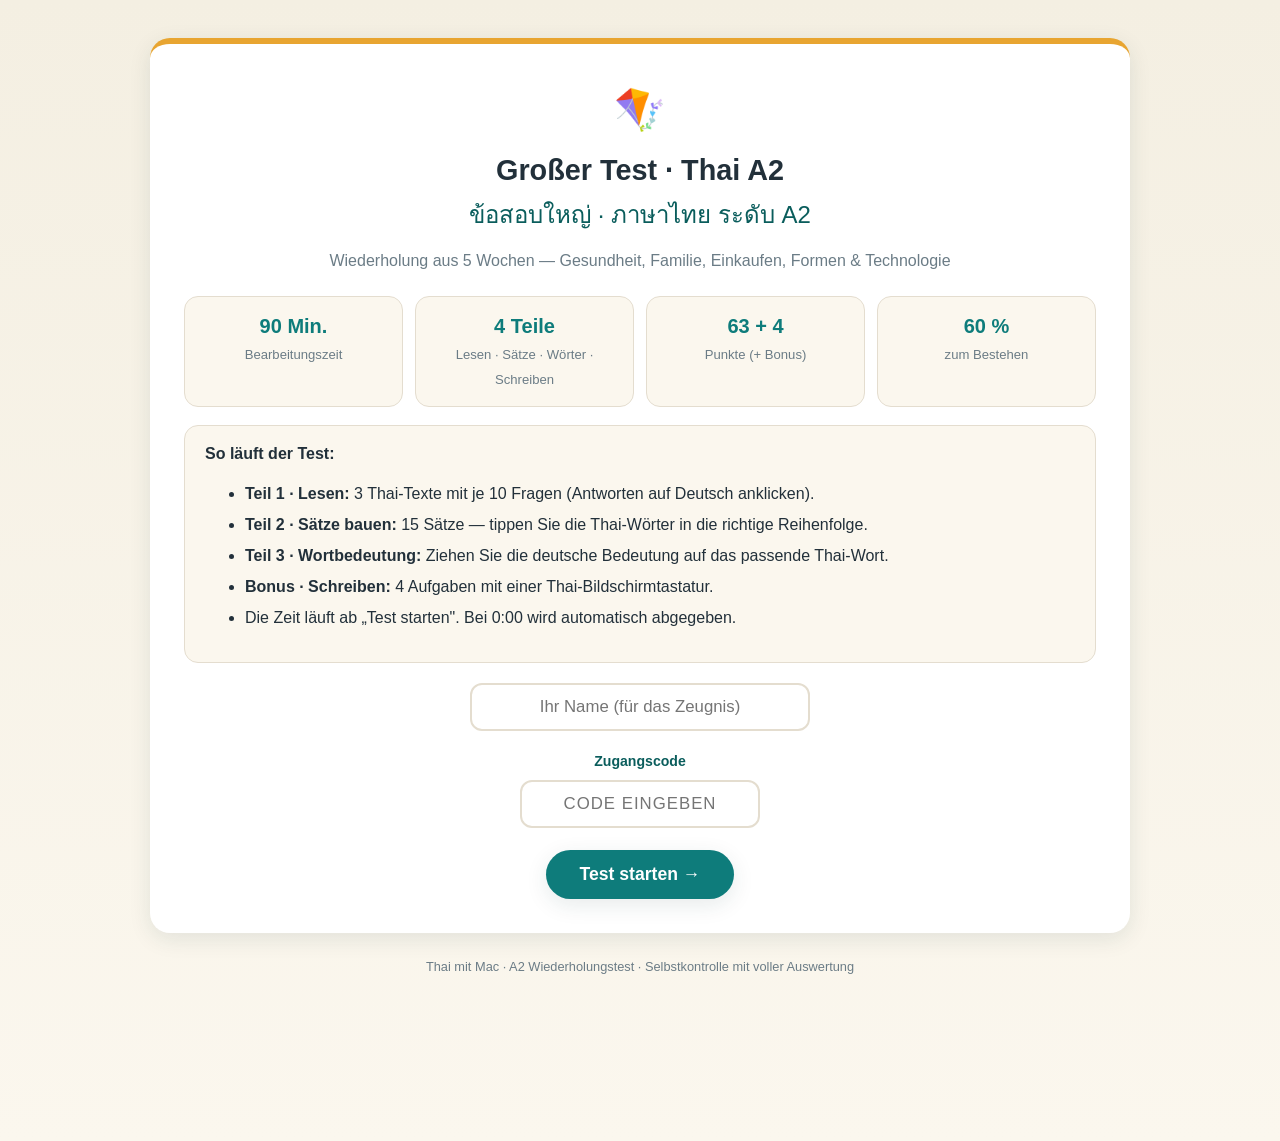
==== commit c9a45f8c: "Make test page full screen layout" ====
--- a/Thai_A2_Grosser_Test.html
+++ b/Thai_A2_Grosser_Test.html
@@ -18,25 +18,38 @@
     background:linear-gradient(180deg,#f4efe2 0%,#fbf7ee 100%);
     color:var(--ink); line-height:1.55; padding-bottom:80px;
   }
+  body.exam-active{background:#fff}
   .thai{font-family:"Noto Sans Thai","Leelawadee UI","Thonburi",sans-serif;}
-  .wrap{max-width:860px;margin:0 auto;padding:0 18px;}
+  .wrap{max-width:980px;margin:0 auto;padding:0 22px;}
 
   /* ---------- Top bar ---------- */
-  #topbar{position:sticky;top:0;z-index:40;background:var(--teal);color:#fff;
-    box-shadow:0 2px 12px rgba(0,0,0,.15);display:none;}
-  #topbar .inner{max-width:860px;margin:0 auto;padding:10px 18px;display:flex;
-    align-items:center;gap:14px;flex-wrap:wrap;}
+  #topbar{position:sticky;top:0;z-index:40;background:#fff;color:var(--ink);
+    border-bottom:1px solid var(--line);box-shadow:0 2px 12px rgba(20,60,60,.08);display:none;}
+  #topbar .inner{max-width:1180px;margin:0 auto;padding:10px 18px;display:grid;
+    grid-template-columns:auto auto minmax(180px,1fr) auto auto;align-items:center;gap:12px;}
   #topbar .brand{font-weight:700;letter-spacing:.3px}
-  #timer{font-variant-numeric:tabular-nums;font-weight:700;background:rgba(255,255,255,.16);
-    padding:5px 12px;border-radius:20px;font-size:1.05rem}
+  #timer{font-variant-numeric:tabular-nums;font-weight:800;background:var(--teal);
+    color:#fff;padding:6px 12px;border-radius:8px;font-size:1.05rem}
   #timer.warn{background:var(--gold);color:#3a2a00}
   #timer.danger{background:var(--red);animation:pulse 1s infinite}
   @keyframes pulse{50%{opacity:.55}}
-  .progwrap{flex:1;min-width:120px;height:9px;background:rgba(255,255,255,.25);border-radius:6px;overflow:hidden}
+  .examnav{display:flex;align-items:center;gap:6px;overflow-x:auto;padding-bottom:2px}
+  .examnav button{white-space:nowrap;background:transparent;color:var(--teal-dark);border:1px solid var(--line);
+    border-radius:8px;padding:7px 10px;font:inherit;font-size:.86rem;font-weight:700;cursor:pointer}
+  .examnav button:hover{border-color:var(--teal);background:#f3fbfa}
+  .progwrap{height:9px;background:#edf0ec;border-radius:6px;overflow:hidden}
   .progbar{height:100%;width:0;background:var(--gold);transition:width .3s}
-  #submitTop{margin-left:auto;background:var(--gold);color:#3a2a00;border:none;font-weight:700;
-    padding:8px 16px;border-radius:22px;cursor:pointer;font-size:.9rem}
+  #progtext{font-size:.8rem;color:var(--muted);white-space:nowrap}
+  #submitTop{background:var(--gold);color:#3a2a00;border:none;font-weight:700;
+    padding:9px 14px;border-radius:8px;cursor:pointer;font-size:.9rem;white-space:nowrap}
   #submitTop:hover{background:var(--gold-dark);color:#fff}
+  @media(max-width:760px){
+    #topbar .inner{grid-template-columns:1fr auto auto;gap:8px}
+    .examnav{grid-column:1 / -1;order:3}
+    .progwrap{grid-column:1 / 3;order:4}
+    #progtext{order:4}
+    #submitTop{grid-column:3;grid-row:1}
+  }
 
   /* ---------- Start screen ---------- */
   #start{padding:38px 0 60px}
@@ -68,13 +81,14 @@
   .btn.gold{background:var(--gold);color:#3a2a00}.btn.gold:hover{background:var(--gold-dark);color:#fff}
 
   /* ---------- Sections ---------- */
-  #test{display:none;padding-top:26px}
-  .part{background:var(--card);border-radius:18px;box-shadow:var(--shadow);margin:22px 0;overflow:hidden}
-  .part-head{background:linear-gradient(120deg,var(--teal),var(--teal-dark));color:#fff;padding:16px 22px}
-  .part-head .tag{font-size:.78rem;letter-spacing:1.5px;text-transform:uppercase;opacity:.85}
+  #test{display:none;padding-top:10px}
+  .part{background:transparent;border-radius:0;box-shadow:none;margin:0;padding:28px 0 34px;
+    border-bottom:1px solid var(--line);scroll-margin-top:104px}
+  .part-head{background:#fff;color:var(--ink);padding:0 0 14px;border-bottom:3px solid var(--teal)}
+  .part-head .tag{font-size:.78rem;letter-spacing:1.5px;text-transform:uppercase;color:var(--teal-dark);font-weight:800}
   .part-head h2{margin:2px 0 0;font-size:1.35rem}
-  .part-head .desc{font-size:.9rem;opacity:.92;margin-top:3px}
-  .part-body{padding:20px 22px}
+  .part-head .desc{font-size:.9rem;color:var(--muted);margin-top:3px}
+  .part-body{padding:18px 0 0}
 
   .passage{background:var(--cream);border-left:5px solid var(--gold);border-radius:10px;
     padding:16px 18px;margin-bottom:18px}
@@ -188,8 +202,15 @@
   <div class="inner">
     <span class="brand">🪁 Thai mit Mac</span>
     <span id="timer">90:00</span>
+    <nav class="examnav" aria-label="Test Navigation">
+      <button type="button" onclick="jumpToPart('part1')">Lesen</button>
+      <button type="button" onclick="jumpToPart('part2')">Sätze</button>
+      <button type="button" onclick="jumpToPart('part3')">Wörter</button>
+      <button type="button" onclick="jumpToPart('part4')">Schreiben</button>
+      <button type="button" onclick="jumpToPart('results')">Ergebnis</button>
+    </nav>
     <div class="progwrap"><div class="progbar" id="progbar"></div></div>
-    <span id="progtext" style="font-size:.8rem">0 / 63</span>
+    <span id="progtext">0 / 63</span>
     <button id="submitTop" onclick="submitTest()">Test abgeben</button>
   </div>
 </div>
@@ -403,7 +424,7 @@
     r.qs.forEach((q,qi)=>{
       const gi=ri*10+qi+1;
       h+=`<div class="q" id="r${ri}q${qi}"><div class="qtext"><span class="num">${gi}</span>${esc(q.q)}</div><div class="opts">`;
-      q.o.forEach((op,oi)=>{
+      shuffle(q.o.map((op,oi)=>({op,oi}))).forEach(({op,oi})=>{
         h+=`<div class="opt" data-r="${ri}" data-q="${qi}" data-o="${oi}" onclick="pickOpt(${ri},${qi},${oi})">
              <span class="mk"></span><span>${esc(op)}</span><span class="badge"></span></div>`;
       });
@@ -583,6 +604,11 @@
     t.classList.toggle('danger',timeLeft<=120);
     if(timeLeft<=0){clearInterval(timerId);submitTest();}
   },1000);
+}
+
+function jumpToPart(id){
+  const el=document.getElementById(id);
+  if(el) el.scrollIntoView({behavior:'smooth',block:'start'});
 }
 
 /* ============================================================
@@ -600,6 +626,7 @@
   }
   accessError.style.display = 'none';
   renderReading();renderSentences();renderMatching();renderWriting();renderKeyboard();
+  document.body.classList.add('exam-active');
   document.getElementById('start').style.display='none';
   document.getElementById('topbar').style.display='block';
   document.getElementById('test').style.display='block';
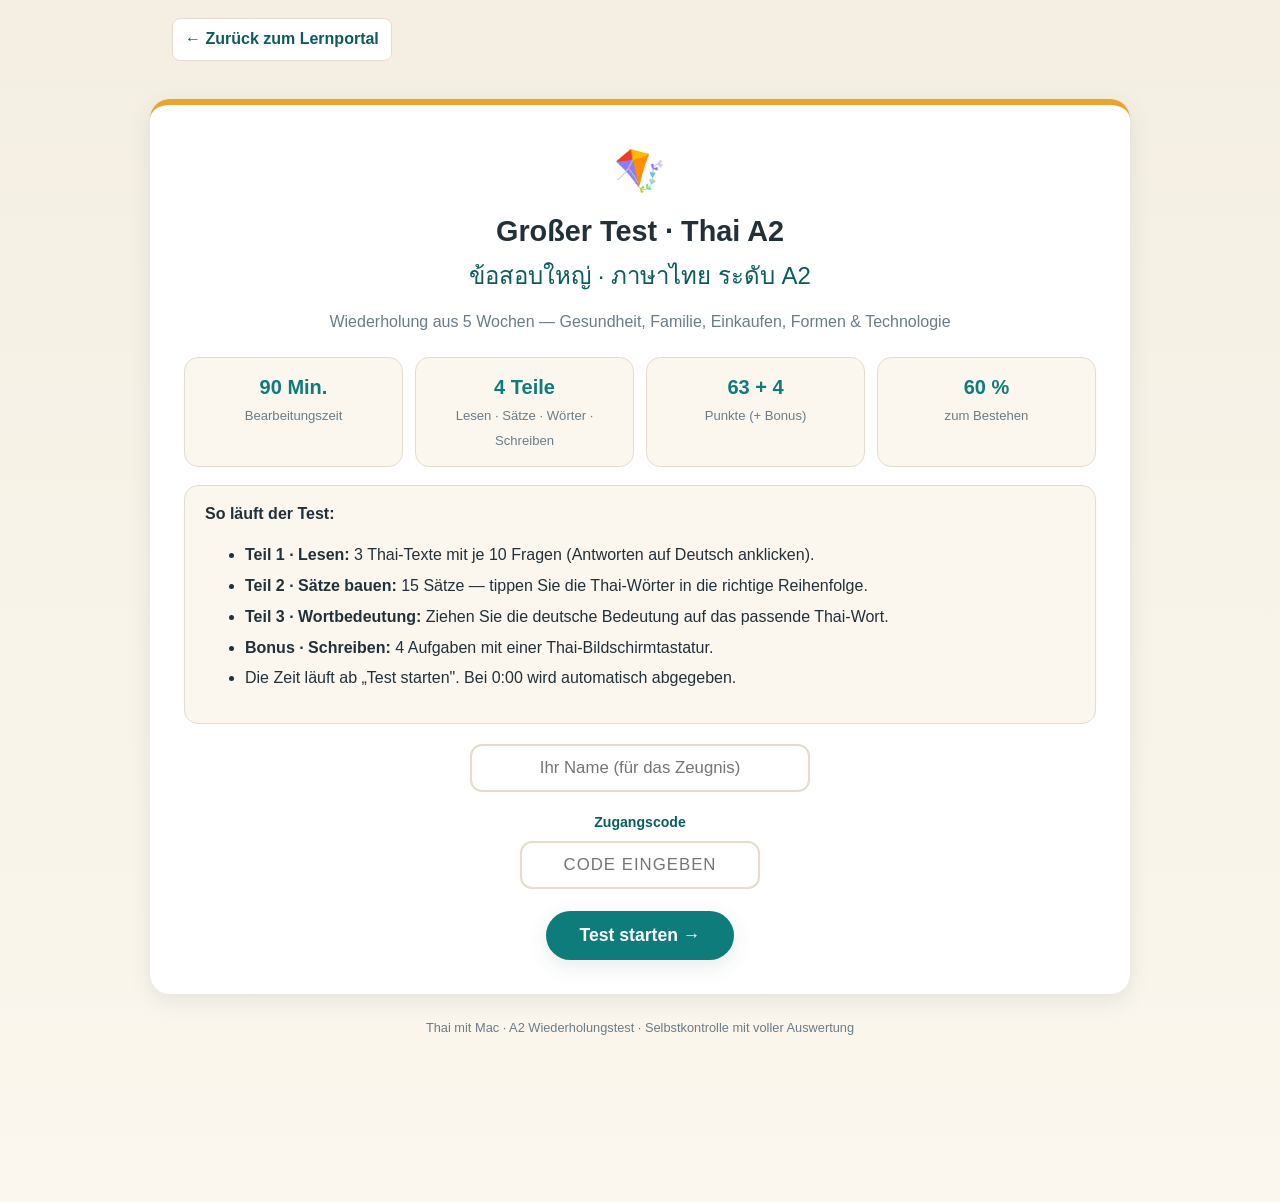
==== commit 328db4e7: "Restore portal test embed and back link" ====
--- a/Thai_A2_Grosser_Test.html
+++ b/Thai_A2_Grosser_Test.html
@@ -26,7 +26,7 @@
   #topbar{position:sticky;top:0;z-index:40;background:#fff;color:var(--ink);
     border-bottom:1px solid var(--line);box-shadow:0 2px 12px rgba(20,60,60,.08);display:none;}
   #topbar .inner{max-width:1180px;margin:0 auto;padding:10px 18px;display:grid;
-    grid-template-columns:auto auto minmax(180px,1fr) auto auto;align-items:center;gap:12px;}
+    grid-template-columns:auto auto minmax(180px,1fr) auto auto auto;align-items:center;gap:12px;}
   #topbar .brand{font-weight:700;letter-spacing:.3px}
   #timer{font-variant-numeric:tabular-nums;font-weight:800;background:var(--teal);
     color:#fff;padding:6px 12px;border-radius:8px;font-size:1.05rem}
@@ -40,6 +40,9 @@
   .progwrap{height:9px;background:#edf0ec;border-radius:6px;overflow:hidden}
   .progbar{height:100%;width:0;background:var(--gold);transition:width .3s}
   #progtext{font-size:.8rem;color:var(--muted);white-space:nowrap}
+  .portal-link{display:inline-flex;align-items:center;gap:6px;color:var(--teal-dark);font-weight:700;
+    text-decoration:none;border:1px solid var(--line);border-radius:8px;padding:8px 12px;background:#fff;white-space:nowrap}
+  .portal-link:hover{border-color:var(--teal);background:#f3fbfa}
   #submitTop{background:var(--gold);color:#3a2a00;border:none;font-weight:700;
     padding:9px 14px;border-radius:8px;cursor:pointer;font-size:.9rem;white-space:nowrap}
   #submitTop:hover{background:var(--gold-dark);color:#fff}
@@ -52,6 +55,7 @@
   }
 
   /* ---------- Start screen ---------- */
+  .start-nav{max-width:980px;margin:18px auto 0;padding:0 22px}
   #start{padding:38px 0 60px}
   .hero{background:var(--card);border-radius:20px;box-shadow:var(--shadow);
     padding:34px;border-top:6px solid var(--gold);text-align:center}
@@ -211,11 +215,15 @@
     </nav>
     <div class="progwrap"><div class="progbar" id="progbar"></div></div>
     <span id="progtext">0 / 63</span>
+    <a class="portal-link" href="index.html#test" target="_top">Portal</a>
     <button id="submitTop" onclick="submitTest()">Test abgeben</button>
   </div>
 </div>
 
 <!-- ============ START SCREEN ============ -->
+<div class="start-nav">
+  <a class="portal-link" href="index.html#test" target="_top">← Zurück zum Lernportal</a>
+</div>
 <div id="start" class="wrap">
   <div class="hero">
     <div class="kite">🪁</div>
